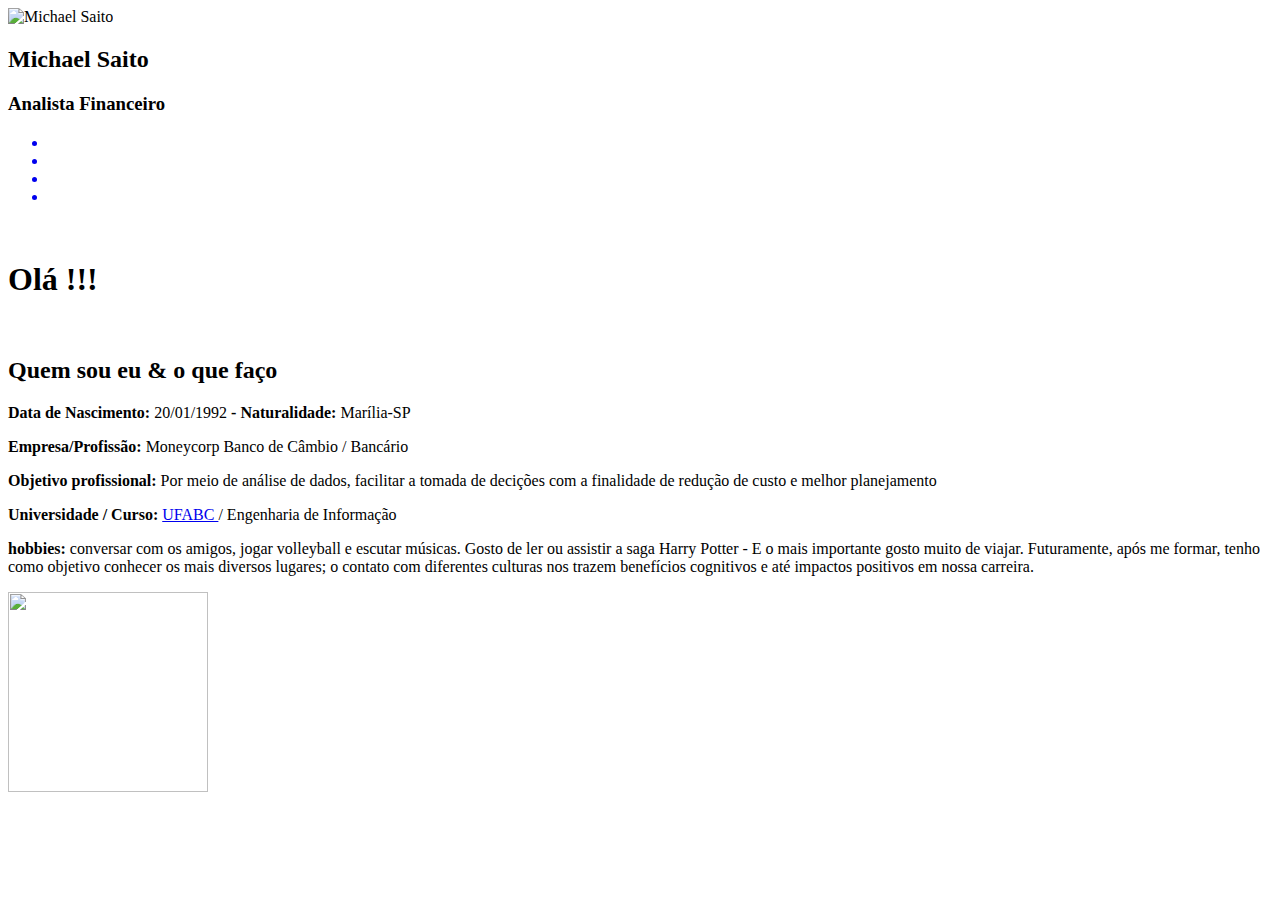
==== michael_arq/michael.html @ ae6d12d0 "Update michael.html" ====
<!DOCTYPE html>
<html>
  <head>
    <meta charset="utf-8">
    <meta http-equiv="X-UA-Compatible" content="IE=edge">
    <title>Eu multímidia || Michael Saito</title>
    <meta name="viewport" content="width=device-width, initial-scale=1">
    <link rel="stylesheet" href="michael.css">
    <link rel="stylesheet" href="https://cdnjs.cloudflare.com/ajax/libs/font-awesome/5.15.1/css/all.min.css" integrity="sha512-+4zCK9k+qNFUR5X+cKL9EIR+ZOhtIloNl9GIKS57V1MyNsYpYcUrUeQc9vNfzsWfV28IaLL3i96P9sdNyeRssA==" crossorigin="anonymous" />
  </head>
  <body>
    
   <div class = "about-wrapper"> 
      <div class = "about-left">
        <div class = "about-left-content">
          <div>
            <div class = "shadow">
              <div class = "about-img">
                <img src = "michael_foto.JPG" alt = "Michael Saito">
              </div>
            </div>

            <h2>Michael Saito</h2>
            <h3>Analista Financeiro</h3>
          </div>

          <ul class = "icons">
            <a href="https://www.linkedin.com/in/michaelsaito/" target="_blank"><li><i class = "fab fa-linkedin"></li></i></a>
            <a href="https://github.com/michaelsaito"target="_blank"><li><i class = "fab fa-github"></i></li></a>
            <a href="https://www.instagram.com/michaelsaito/" target="_blank"><li><i class = "fab fa-instagram"></i></li></a>
            <a href="https://www.facebook.com/maike.saito" target="_blank"><li><i class = "fab fa-facebook-f"></i></li></a>
          </ul>
        </div>
        
      </div>


      
      <div class = "about-right">
        <br>
        <h1>Olá <span>!!!</span></h1>
        <br>
        <h2>Quem sou eu & o que faço</h2>
        
        <!--<div class = "about-btns">
          <button type = "button" class = "btn btn-pink">resume / CV</button>
          <button type = "button" class = "btn btn-white">Git hub</button>
        </div>-->

        <div class = "about-para">
          <p><b>Data de Nascimento:</b> 20/01/1992 
		         <b>- Naturalidade:</b> Marília-SP
	        </p>
	
			    <p><b>Empresa/Profissão:</b>
		      Moneycorp Banco de Câmbio / Bancário
	        </p>

	
		      <p><b>Objetivo profissional:</b>
		      Por meio de análise de dados, facilitar a tomada de decições com a finalidade de redução de custo e melhor planejamento
	        </p>

	
		      <p><b>Universidade / Curso:</b>
		      <a href="https://www.ufabc.edu.br/">UFABC </a> / Engenharia de Informação
	        </p>

          <p><b>hobbies:</b> conversar com os amigos, jogar volleyball e escutar músicas. Gosto de ler ou assistir a saga Harry Potter - E o mais importante gosto muito de viajar. Futuramente, após me formar, tenho como objetivo conhecer os mais diversos lugares; o contato com diferentes culturas nos trazem benefícios cognitivos e até impactos positivos em nossa carreira.</p>
        </div>

        <a href="https://www.wizardingworld.com/" target="_blank"><img src="harry.gif" height="200" width="200"></a>

      </div>
    </div>
  </body>
</html>
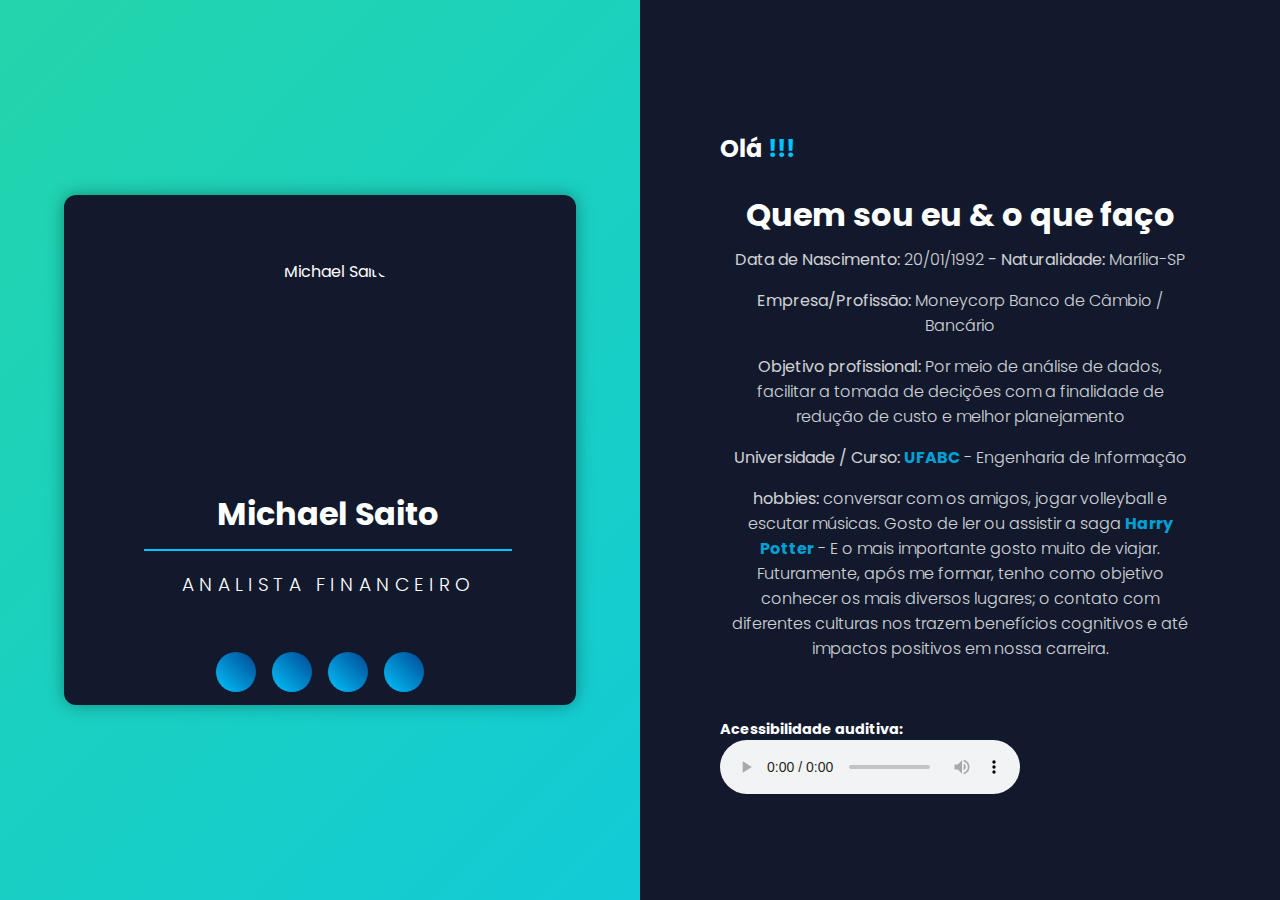
==== commit 8b812614: "Add files via upload" ====
--- a/michael_arq/michael.html
+++ b/michael_arq/michael.html
@@ -63,15 +63,30 @@
 
 	
 		      <p><b>Universidade / Curso:</b>
-		      <a href="https://www.ufabc.edu.br/">UFABC </a> / Engenharia de Informação
+		      <a href="https://www.ufabc.edu.br/" target="_blank">UFABC </a> - Engenharia de Informação
 	        </p>
 
-          <p><b>hobbies:</b> conversar com os amigos, jogar volleyball e escutar músicas. Gosto de ler ou assistir a saga Harry Potter - E o mais importante gosto muito de viajar. Futuramente, após me formar, tenho como objetivo conhecer os mais diversos lugares; o contato com diferentes culturas nos trazem benefícios cognitivos e até impactos positivos em nossa carreira.</p>
+          <p><b>hobbies:</b> conversar com os amigos, jogar volleyball e escutar músicas. Gosto de ler ou assistir a saga  <a href="https://www.wizardingworld.com/" target="_blank">Harry Potter</a> - E o mais importante gosto muito de viajar. Futuramente, após me formar, tenho como objetivo conhecer os mais diversos lugares; o contato com diferentes culturas nos trazem benefícios cognitivos e até impactos positivos em nossa carreira.</p>
         </div>
+        
+        <br>
+        <br>
 
-        <a href="https://www.wizardingworld.com/" target="_blank"><img src="harry.gif" height="200" width="200"></a>
+         <h5>Acessibilidade auditiva:</h5>
+        <audio controls>
+          <source src="michael_audio.ogg" type="audio/ogg">
+        </audio>
+        
+        
+  
+       <div class="harry"></div>
+ 
+        
+
 
       </div>
+
+      
     </div>
   </body>
 </html>
--- a/michael_arq/michael.css
+++ b/michael_arq/michael.css
@@ -0,0 +1,215 @@
+
+@import url('https://fonts.googleapis.com/css2?family=Poppins:wght@200;300;400;500;600;700;800&display=swap');
+@import url("https://fonts.googleapis.com/css?family=Sacramento&display=swap");
+
+*{
+    padding: 0;
+    margin: 0;
+    box-sizing: border-box; 
+}
+body{
+    font-family: 'Poppins', sans-serif;
+    background: linear-gradient(-45deg, #ee7752, #12192c, #02c2fd, #23d5ab);
+	background-size: 400% 400%;
+	animation: gradient 10s ease infinite;
+  -webkit-animation: gradient 10s ease infinite;
+	height: 100vh;
+}
+
+@keyframes gradient {
+	0% {
+		background-position: 0% 50%;
+	}
+	50% {
+		background-position: 100% 50%;
+	}
+	100% {
+		background-position: 0% 50%;
+	}
+}
+@-webkit-keyframes gradient {
+	0% {
+		background-position: 0% 50%;
+	}
+	50% {
+		background-position: 100% 50%;
+	}
+	100% {
+		background-position: 0% 50%;
+	}
+}
+
+
+.about-wrapper{
+    height: 100vh;
+}
+.about-left{
+    /*background-color: #21D4FD;
+    background-image: linear-gradient(19deg, #21D4FD 0%, #B721FF 100%);*/
+    display: flex;
+    flex-direction: column;
+    align-items: center;
+    justify-content: center;
+    height: 100vh;
+    color:#fff
+}
+.about-left-content > div{
+    background: #12192c;
+    padding: 4rem 4rem 2.5rem 5rem;
+    text-align: center;
+    border-radius: 12px 12px 0 0;
+}
+.about-left-content{
+    box-shadow: 0px 0px 18px -1px rgba(0, 0, 0, 0.39);
+    -webkit-box-shadow: 0px 0px 18px -1px rgba(0, 0, 0, 0.39);
+    -moz-box-shadow: 0px 0px 18px -1px rgba(0, 0, 0, 0.39);
+    border-radius: 12px;
+    width:80%;
+}
+.about-img img{
+    display: block;
+    width: 200px;
+}
+.about-img{
+    width: 200px;
+    height: 200px;
+    overflow: hidden;
+    border-radius: 50%;
+    transition: all 0.5s ease-in-out;
+}
+.shadow{
+    margin-left: auto;
+    margin-right: auto;
+    border-radius: 50%;
+    width: 200px;
+    height: 200px;
+}
+
+.about-left-content h2{
+    font-size: 2rem;
+    margin: 2.2rem 0 0.6rem 0;
+    line-height: 1.2;
+    padding-bottom: 1rem;
+    border-bottom: 2px solid #02c2fd;;
+}
+.about-left-content h3{
+    text-transform: uppercase;
+    font-weight: 300;
+    letter-spacing: 5px;
+    margin-top: 1.2rem;
+}
+.icons{
+    background: #12192c;
+    display: flex;
+    justify-content: center;
+    padding: 0.8rem 0;
+    border-radius: 0 0 12px 12px;
+}
+.icons a{
+    text-decoration: none;
+}
+.icons li{
+    list-style-type: none;
+    background: #02c2fd;
+    color: #fff;
+    width: 40px;
+    height: 40px;
+    margin: 0 0.5rem;
+    background: linear-gradient(45deg, #02c2fd, #004792);
+    border-radius: 50%;
+    display: flex;
+    justify-content: center;
+    align-items: center;
+    font-size: 1.2rem;
+    cursor: pointer;
+    transition: all 0.5s ease-in-out;
+}
+.icons li:hover{
+    background: #edffec;
+    color: #000;
+    filter: drop-shadow(0 0 0.5rem #fccaff);
+}
+.about-right{
+    background: #12192c;
+    height: 100vh;
+    display: flex;
+    flex-direction: column;
+    /*align-items: center;*/
+    justify-content: center;
+    padding: 0 5rem;
+    text-align: center;
+    color:#fff
+}
+.about-right h1{
+    font-size: 1.5rem;
+    text-align: left;    
+}
+.about-right h1 span{
+    color: #02c2fd;;
+}
+.about-right h2{
+    font-size: 2rem;
+    /*font-weight: 600;*/
+    
+}
+
+.about-right a {
+    text-align: left;
+    width: 200px;
+    height: 200px;
+}
+
+
+
+
+.about-para p{
+    font-weight: 300;
+    padding: 0.5rem;
+    opacity: 0.8;
+}
+
+.about-para a{
+    text-decoration: none;
+    color:#02c2fd;;
+    font-weight: bold;
+}
+
+.about-para a:hover{
+    background: #edffec;
+    color: #000;
+    filter: drop-shadow(0 0 0.5rem #fccaff);
+}
+
+
+@media screen and (min-width: 992px){
+    .about-wrapper{
+        display: grid;
+        grid-template-columns: repeat(2, 2fr);
+    }
+
+    .about-left{
+        position: relative;
+    }
+    .about-left-content{
+        position: absolute;
+        width:80%
+    
+    }
+}
+
+.harry{
+    position: absolute;
+    left: 1250px;
+    top: 500px;
+    height: 200px;
+    width: 200px;
+    background-image: url("harry.gif");
+    background-size: 200px 200px;
+    
+}
+
+
+.about-right h5{
+    font-size: 0.9rem;
+    text-align: left;    
+}